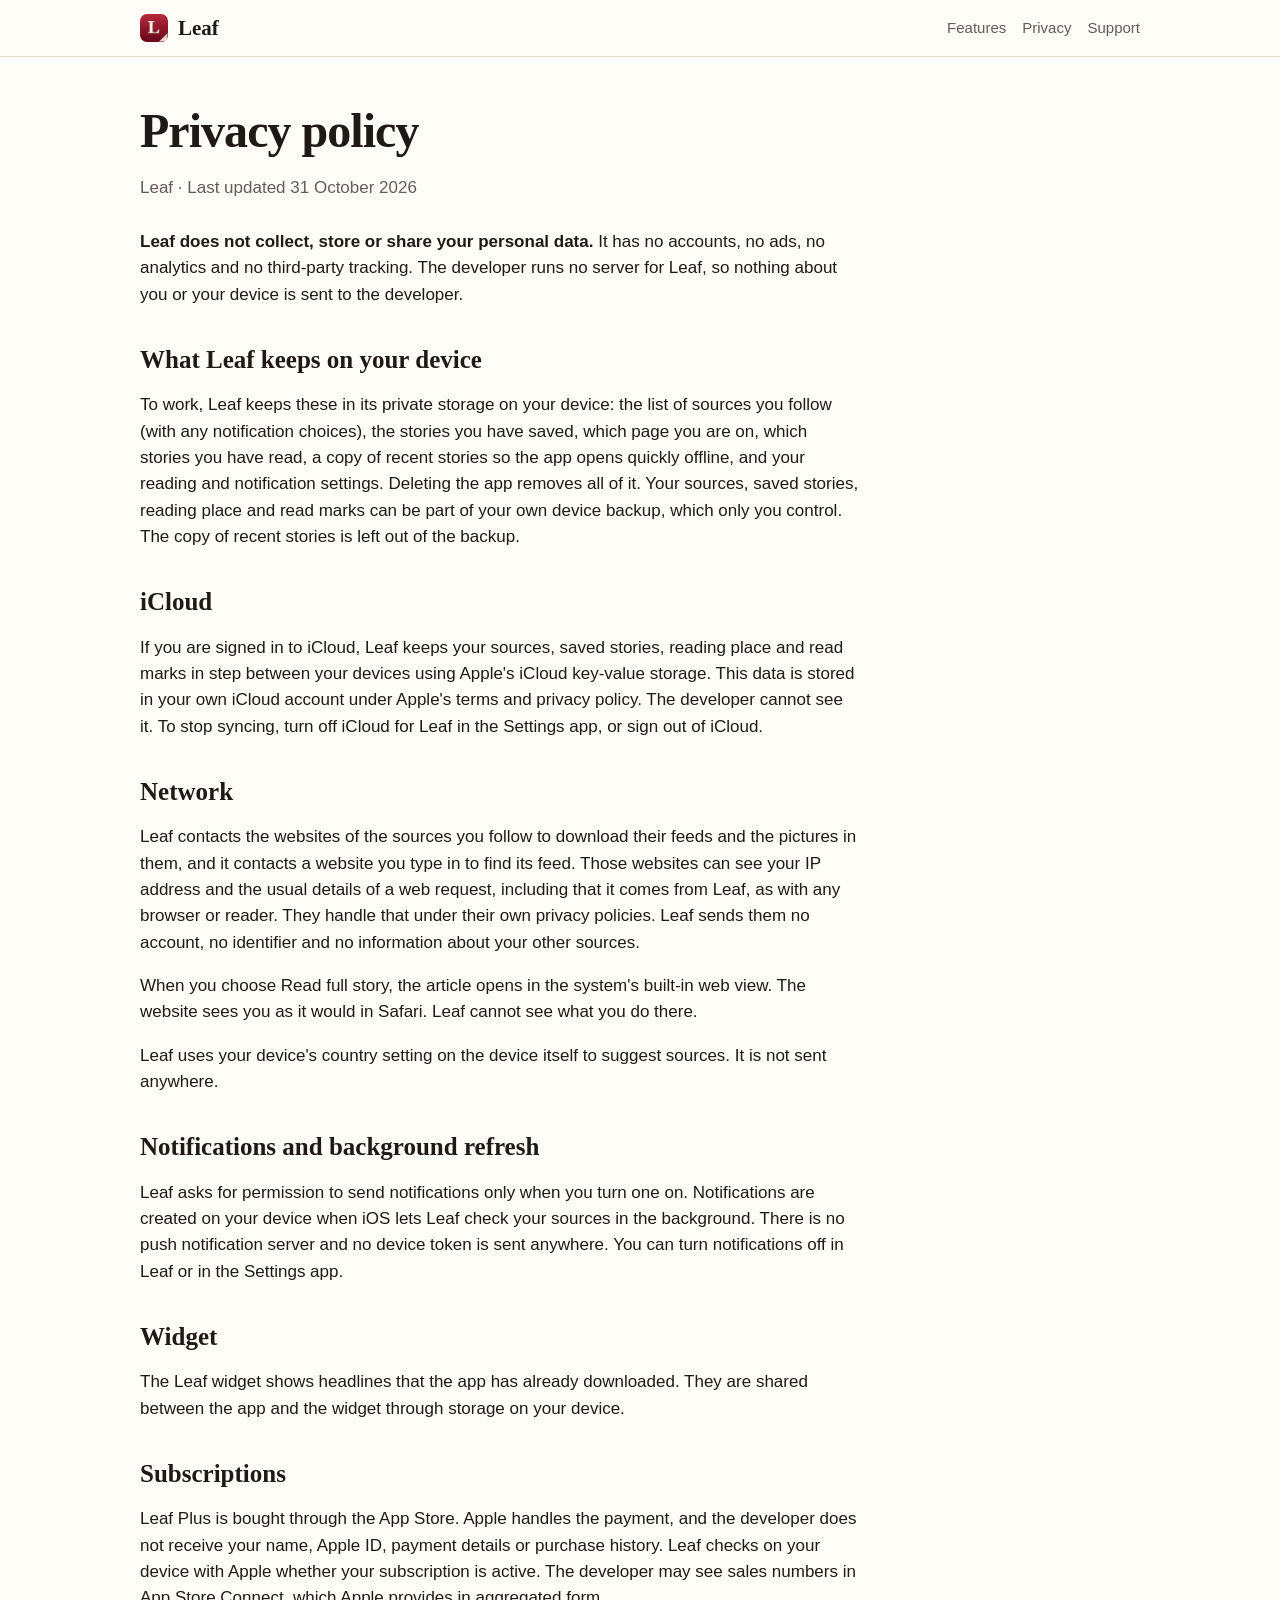
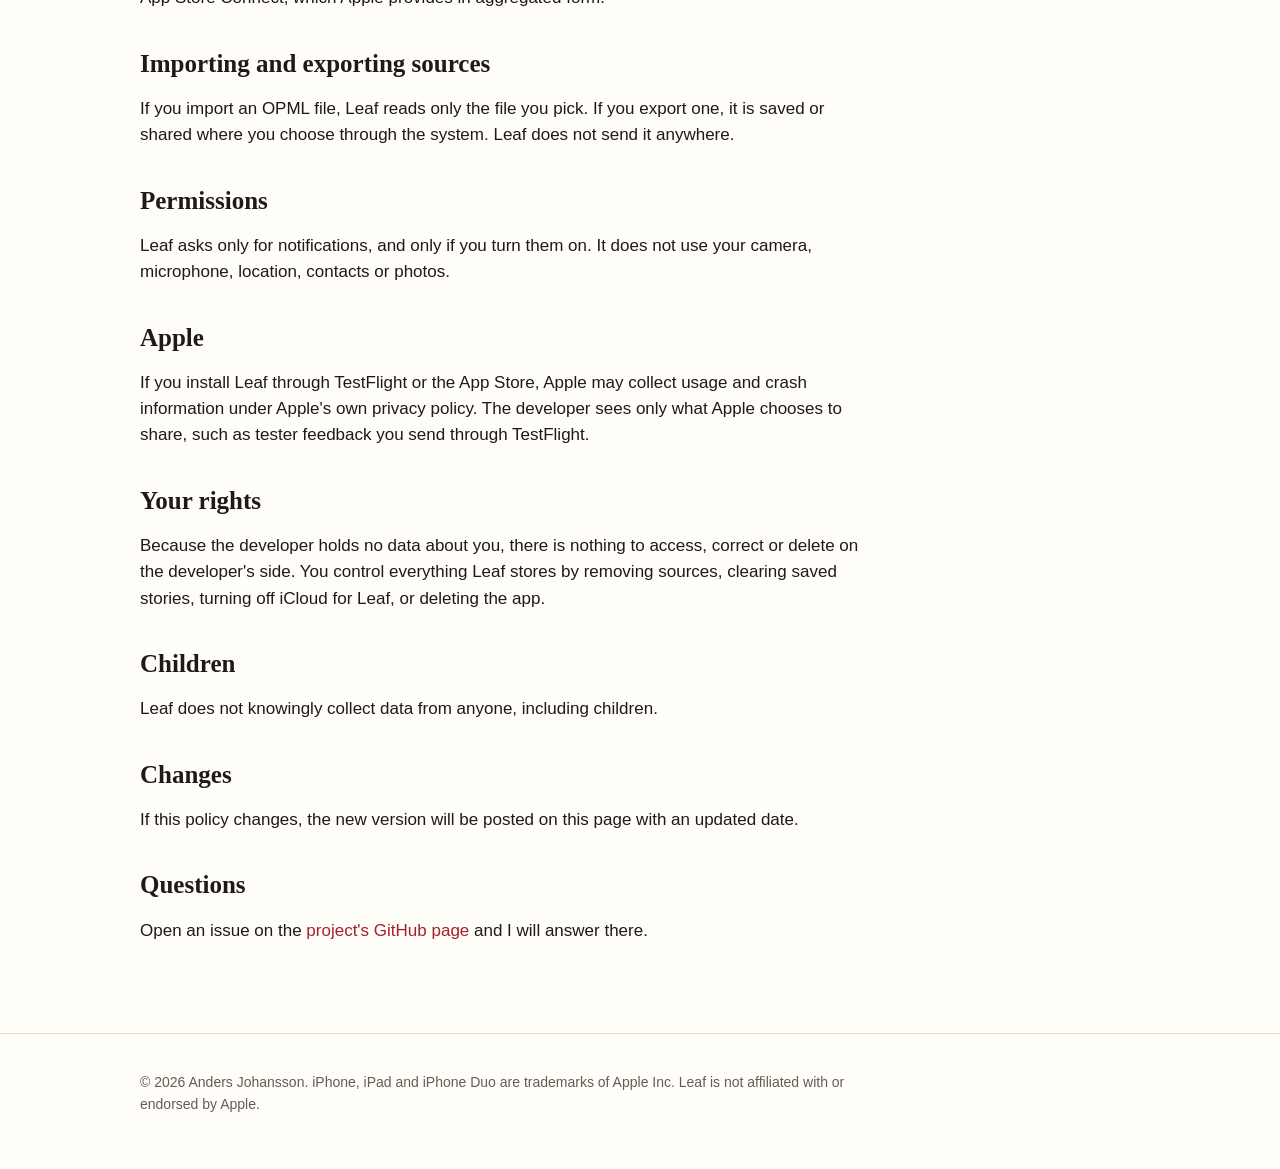
==== privacy.html @ adb75979 "Leaf website: home, privacy policy and support Co-Authored-By: Claude Sonnet 5.5 <noreply@anthropic." ====
<!doctype html>
<html lang="en">
<head>
  <meta charset="utf-8">
  <meta name="viewport" content="width=device-width, initial-scale=1">
  <title>Privacy policy – Leaf</title>
  <meta name="description" content="Leaf does not collect, store or share your personal data. No accounts, no ads, no analytics, no tracking.">
  <meta name="theme-color" content="#b82e3d">
  <link rel="icon" type="image/png" href="assets/favicon.png">
  <link rel="apple-touch-icon" href="assets/apple-touch-icon.png">
  <link rel="stylesheet" href="style.css">
</head>
<body>
<header class="site-header">
  <div class="wrap">
    <a class="brand" href="./"><img src="assets/favicon.png" alt="" width="28" height="28">Leaf</a>
    <nav aria-label="Main"><a href="./#features">Features</a><a href="privacy.html">Privacy</a><a href="support.html">Support</a></nav>
  </div>
</header>
<main class="wrap">
  <article class="prose">
    <h1>Privacy policy</h1>
    <p class="meta">Leaf &middot; Last updated 31 October 2026</p>

    <p><strong>Leaf does not collect, store or share your personal data.</strong> It has no accounts, no ads, no analytics and no third-party tracking. The developer runs no server for Leaf, so nothing about you or your device is sent to the developer.</p>

    <h2>What Leaf keeps on your device</h2>
    <p>To work, Leaf keeps these in its private storage on your device: the list of sources you follow (with any notification choices), the stories you have saved, which page you are on, which stories you have read, a copy of recent stories so the app opens quickly offline, and your reading and notification settings. Deleting the app removes all of it. Your sources, saved stories, reading place and read marks can be part of your own device backup, which only you control. The copy of recent stories is left out of the backup.</p>

    <h2>iCloud</h2>
    <p>If you are signed in to iCloud, Leaf keeps your sources, saved stories, reading place and read marks in step between your devices using Apple's iCloud key-value storage. This data is stored in your own iCloud account under Apple's terms and privacy policy. The developer cannot see it. To stop syncing, turn off iCloud for Leaf in the Settings app, or sign out of iCloud.</p>

    <h2>Network</h2>
    <p>Leaf contacts the websites of the sources you follow to download their feeds and the pictures in them, and it contacts a website you type in to find its feed. Those websites can see your IP address and the usual details of a web request, including that it comes from Leaf, as with any browser or reader. They handle that under their own privacy policies. Leaf sends them no account, no identifier and no information about your other sources.</p>
    <p>When you choose Read full story, the article opens in the system's built-in web view. The website sees you as it would in Safari. Leaf cannot see what you do there.</p>
    <p>Leaf uses your device's country setting on the device itself to suggest sources. It is not sent anywhere.</p>

    <h2>Notifications and background refresh</h2>
    <p>Leaf asks for permission to send notifications only when you turn one on. Notifications are created on your device when iOS lets Leaf check your sources in the background. There is no push notification server and no device token is sent anywhere. You can turn notifications off in Leaf or in the Settings app.</p>

    <h2>Widget</h2>
    <p>The Leaf widget shows headlines that the app has already downloaded. They are shared between the app and the widget through storage on your device.</p>

    <h2>Subscriptions</h2>
    <p>Leaf Plus is bought through the App Store. Apple handles the payment, and the developer does not receive your name, Apple ID, payment details or purchase history. Leaf checks on your device with Apple whether your subscription is active. The developer may see sales numbers in App Store Connect, which Apple provides in aggregated form.</p>

    <h2>Importing and exporting sources</h2>
    <p>If you import an OPML file, Leaf reads only the file you pick. If you export one, it is saved or shared where you choose through the system. Leaf does not send it anywhere.</p>

    <h2>Permissions</h2>
    <p>Leaf asks only for notifications, and only if you turn them on. It does not use your camera, microphone, location, contacts or photos.</p>

    <h2>Apple</h2>
    <p>If you install Leaf through TestFlight or the App Store, Apple may collect usage and crash information under Apple's own privacy policy. The developer sees only what Apple chooses to share, such as tester feedback you send through TestFlight.</p>

    <h2>Your rights</h2>
    <p>Because the developer holds no data about you, there is nothing to access, correct or delete on the developer's side. You control everything Leaf stores by removing sources, clearing saved stories, turning off iCloud for Leaf, or deleting the app.</p>

    <h2>Children</h2>
    <p>Leaf does not knowingly collect data from anyone, including children.</p>

    <h2>Changes</h2>
    <p>If this policy changes, the new version will be posted on this page with an updated date.</p>

    <h2>Questions</h2>
    <p>Open an issue on the <a href="https://github.com/iDrewn/leaf-site/issues">project's GitHub page</a> and I will answer there.</p>
  </article>
</main>
<footer>
  <div class="wrap">
    <p>&copy; 2026 Anders Johansson. iPhone, iPad and iPhone Duo are trademarks of Apple Inc. Leaf is not affiliated with or endorsed by Apple.</p>
  </div>
</footer>
</body>
</html>
---- style.css ----
:root {
  --bg: #fffdf8;
  --surface: #f7f1e5;
  --text: #1f1a17;
  --muted: #645c55;
  --line: #e6dccb;
  --ink: #a3212e;      /* crimson for text and links, 7:1 on the page color */
  --ink-fill: #b82e3d; /* the app's crimson, for shapes */
  --on-ink: #ffffff;
  --radius: 20px;
  --maxw: 1040px;
  --serif: ui-serif, "New York", "Iowan Old Style", Georgia, "Times New Roman", serif;
}
@media (prefers-color-scheme: dark) {
  :root {
    --bg: #15100f;
    --surface: #211a18;
    --text: #f6efe6;
    --muted: #b3a89e;
    --line: #382d29;
    --ink: #ff8f9a;
    --ink-fill: #b82e3d;
    --on-ink: #2a0b10;
  }
}
* { box-sizing: border-box; }
html { -webkit-text-size-adjust: 100%; scroll-behavior: smooth; }
@media (prefers-reduced-motion: reduce) { html { scroll-behavior: auto; } }
body { margin: 0; background: var(--bg); color: var(--text);
  font: 17px/1.55 -apple-system, BlinkMacSystemFont, "SF Pro Text", "Segoe UI", Roboto, Helvetica, Arial, sans-serif; }
a { color: var(--ink); text-decoration: none; }
a:hover { text-decoration: underline; }
a:focus-visible, summary:focus-visible { outline: 3px solid var(--ink); outline-offset: 3px; border-radius: 6px; }
img { max-width: 100%; height: auto; display: block; }
.wrap { max-width: var(--maxw); margin: 0 auto; padding: 0 20px; }

/* Header */
.site-header { position: sticky; top: 0; z-index: 10; background: color-mix(in srgb, var(--bg) 88%, transparent);
  backdrop-filter: saturate(180%) blur(20px); -webkit-backdrop-filter: saturate(180%) blur(20px); border-bottom: 1px solid var(--line); }
.site-header .wrap { display: flex; align-items: center; justify-content: space-between; flex-wrap: wrap; gap: 2px 16px; min-height: 56px; padding-top: 8px; padding-bottom: 8px; }
.brand { display: flex; align-items: center; gap: 10px; font: 700 21px/1 var(--serif); color: var(--text); }
.brand img { width: 28px; height: 28px; border-radius: 7px; }
nav { display: flex; flex-wrap: wrap; gap: 2px 16px; }
nav a { color: var(--muted); font-size: 15px; white-space: nowrap; }
nav a:hover { color: var(--text); text-decoration: none; }

/* Hero: a newspaper masthead, with the page turning */
.hero { padding: 56px 0 40px; text-align: center; }
.hero .icon { width: 120px; height: 120px; border-radius: 27px; margin: 0 auto 22px; box-shadow: 0 14px 34px rgba(90, 15, 30, .28);
  transform-origin: 100% 100%; animation: turn 1.1s .15s cubic-bezier(.2, .8, .2, 1) both; }
@keyframes turn { from { opacity: 0; transform: perspective(600px) rotateY(-70deg) translateX(30px); } to { opacity: 1; transform: none; } }
@media (prefers-reduced-motion: reduce) { .hero .icon { animation: none; } }
.rule { border: 0; border-top: 3px double var(--text); max-width: 560px; margin: 0 auto 22px; }
.hero h1 { font: 700 clamp(48px, 10vw, 88px)/1 var(--serif); letter-spacing: -0.02em; margin: 0 0 14px; }
.hero p.lead { font: 400 clamp(20px, 3vw, 25px)/1.4 var(--serif); color: var(--muted); max-width: 640px; margin: 0 auto 26px; }
.badge { display: inline-block; padding: 6px 14px; border-radius: 999px; background: var(--surface); border: 1px solid var(--line); font-size: 14px; color: var(--muted); }
.showcase { margin-top: 44px; display: flex; gap: 24px; justify-content: center; align-items: flex-end; flex-wrap: wrap; }
.showcase .phone { width: min(260px, 70vw); }
.showcase .duo { width: min(640px, 100%); }
.showcase img { border-radius: 26px; border: 1px solid var(--line); box-shadow: 0 24px 48px rgba(90, 15, 30, .18); background: #fff; }
.caption { color: var(--muted); font-size: 14px; margin: 14px auto 0; max-width: 640px; }

/* Sections */
section { padding: 56px 0; }
section h2 { font: 700 clamp(28px, 5vw, 42px)/1.12 var(--serif); letter-spacing: -0.015em; margin: 0 0 12px; }
section .sub { color: var(--muted); max-width: 640px; margin: 0 0 32px; }
.grid { display: grid; gap: 18px; grid-template-columns: repeat(auto-fit, minmax(290px, 1fr)); }
.card { background: var(--surface); border: 1px solid var(--line); border-radius: var(--radius); padding: 24px; }
.card h3 { margin: 0 0 6px; font: 700 21px/1.25 var(--serif); }
.card p { margin: 0; color: var(--muted); }
.card .tag { display: inline-block; margin-bottom: 10px; font-size: 12px; font-weight: 700; letter-spacing: .08em; text-transform: uppercase; color: var(--ink); }

.steps { display: grid; gap: 18px; grid-template-columns: repeat(auto-fit, minmax(240px, 1fr)); list-style: none; padding: 0; margin: 0; counter-reset: step; }
.steps li { counter-increment: step; background: var(--surface); border: 1px solid var(--line); border-radius: var(--radius); padding: 22px 24px; }
.steps li::before { content: counter(step); display: grid; place-items: center; width: 32px; height: 32px; border-radius: 50%; background: var(--ink); color: var(--on-ink); font-weight: 700; margin-bottom: 10px; }
.steps strong { display: block; font: 700 20px/1.25 var(--serif); margin-bottom: 4px; }
.steps span { color: var(--muted); }

.facts { display: grid; gap: 28px; grid-template-columns: repeat(auto-fit, minmax(280px, 1fr)); }
.facts h3 { margin: 0 0 8px; font: 700 19px/1.25 var(--serif); }
.facts ul { margin: 0; padding-left: 20px; color: var(--muted); }
.facts li { margin: 4px 0; }

.plans { display: grid; gap: 18px; grid-template-columns: repeat(auto-fit, minmax(300px, 1fr)); }
.plan { border: 1px solid var(--line); border-radius: var(--radius); padding: 26px; background: var(--surface); }
.plan.plus { border-color: var(--ink); }
.plan h3 { margin: 0 0 4px; font: 700 24px/1.2 var(--serif); }
.plan p.price { margin: 0 0 14px; color: var(--muted); }
.plan ul { margin: 0; padding-left: 20px; }
.plan li { margin: 6px 0; }

/* Text pages */
.prose { max-width: 720px; padding: 48px 0 72px; }
.prose h1 { font: 700 clamp(34px, 6vw, 48px)/1.1 var(--serif); margin: 0 0 8px; letter-spacing: -0.02em; }
.prose h2 { font: 700 25px/1.25 var(--serif); margin: 36px 0 8px; }
.prose .meta { color: var(--muted); margin-bottom: 28px; }
.prose ul { padding-left: 22px; }
.prose details { background: var(--surface); border: 1px solid var(--line); border-radius: 14px; padding: 14px 18px; margin: 12px 0; }
.prose summary { cursor: pointer; font-weight: 600; }
.prose details p { margin: 10px 0 0; color: var(--muted); }
code { background: var(--surface); border: 1px solid var(--line); border-radius: 6px; padding: 1px 6px; font-size: .92em; }

.button { display: inline-block; padding: 11px 22px; border-radius: 999px; background: var(--ink); color: var(--on-ink); font-weight: 600; }
.button:hover { text-decoration: none; filter: brightness(1.08); }
.button.secondary { background: var(--surface); color: var(--text); border: 1px solid var(--line); }
.button[aria-disabled="true"] { background: var(--surface); color: var(--muted); border: 1px solid var(--line); cursor: default; }
.button[aria-disabled="true"]:hover { filter: none; }

footer { border-top: 1px solid var(--line); padding: 32px 0 48px; color: var(--muted); font-size: 14px; }
footer p { margin: 6px 0; max-width: 760px; }
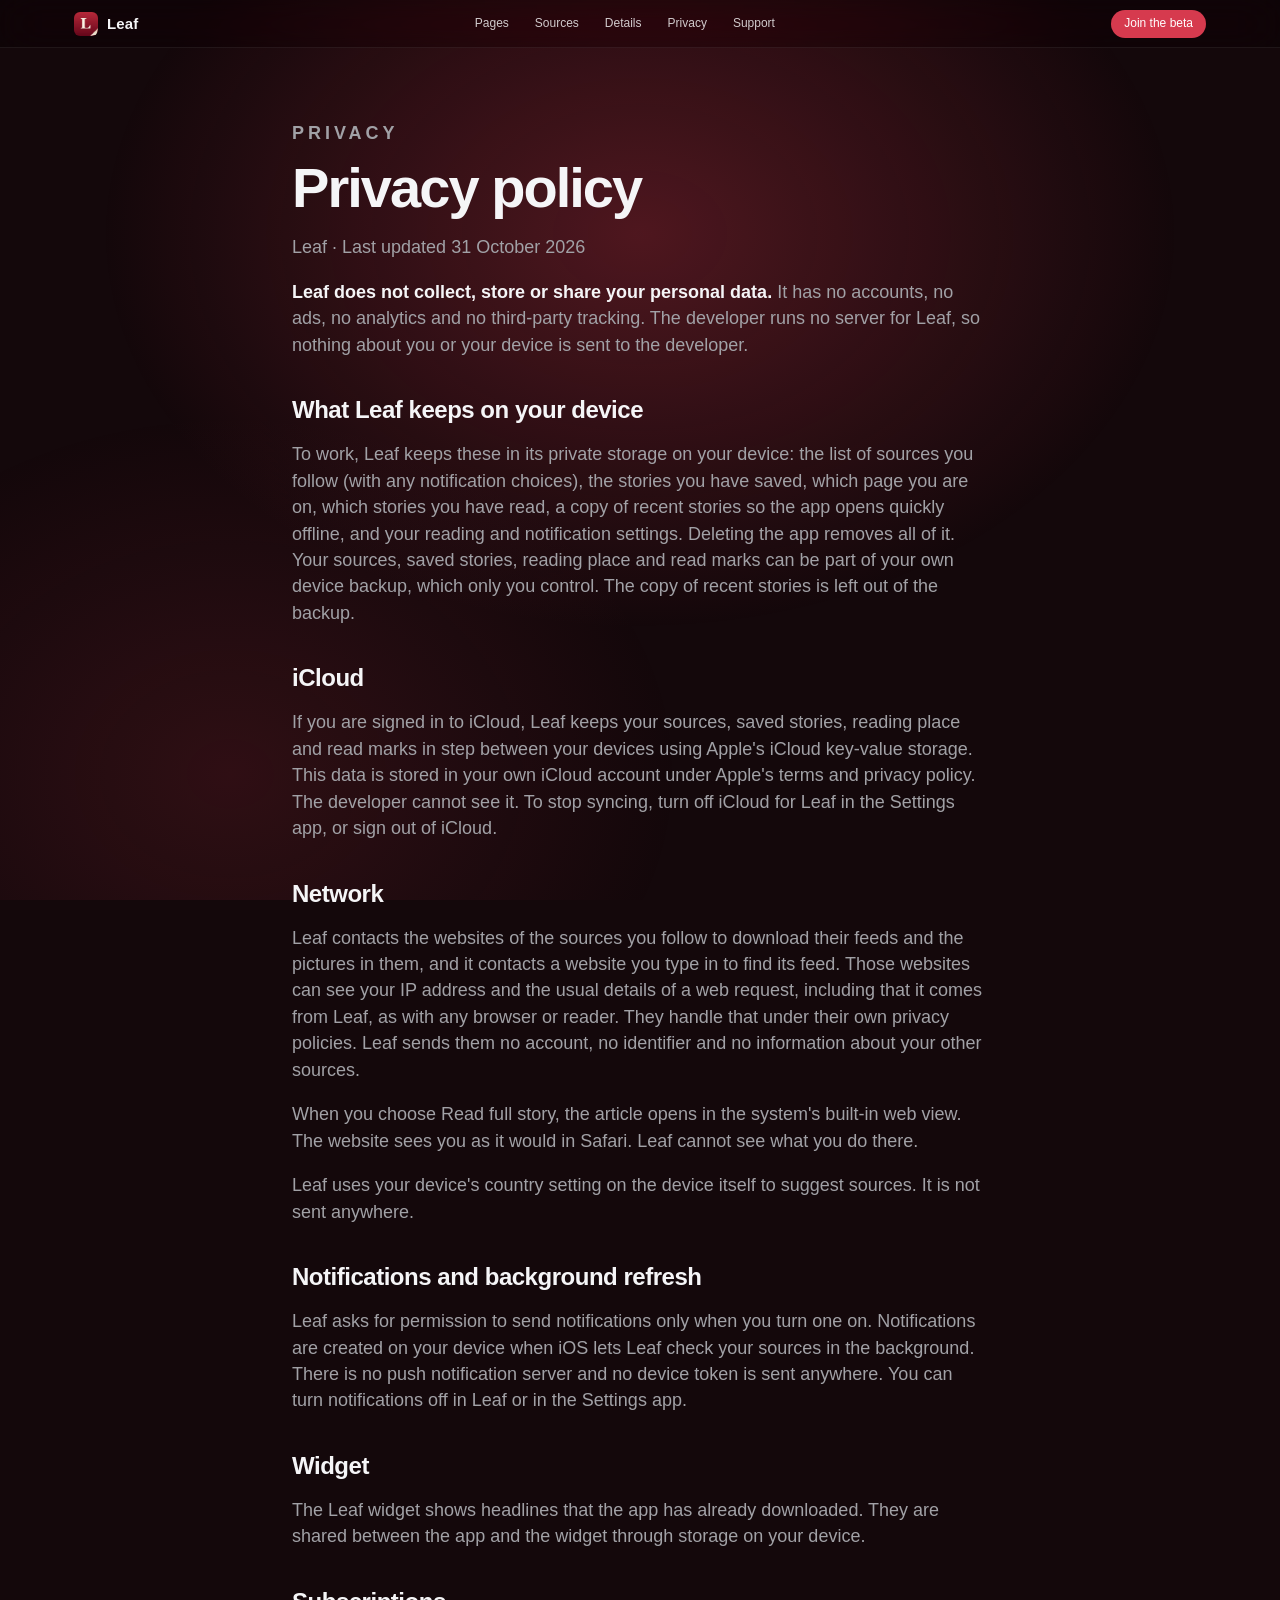
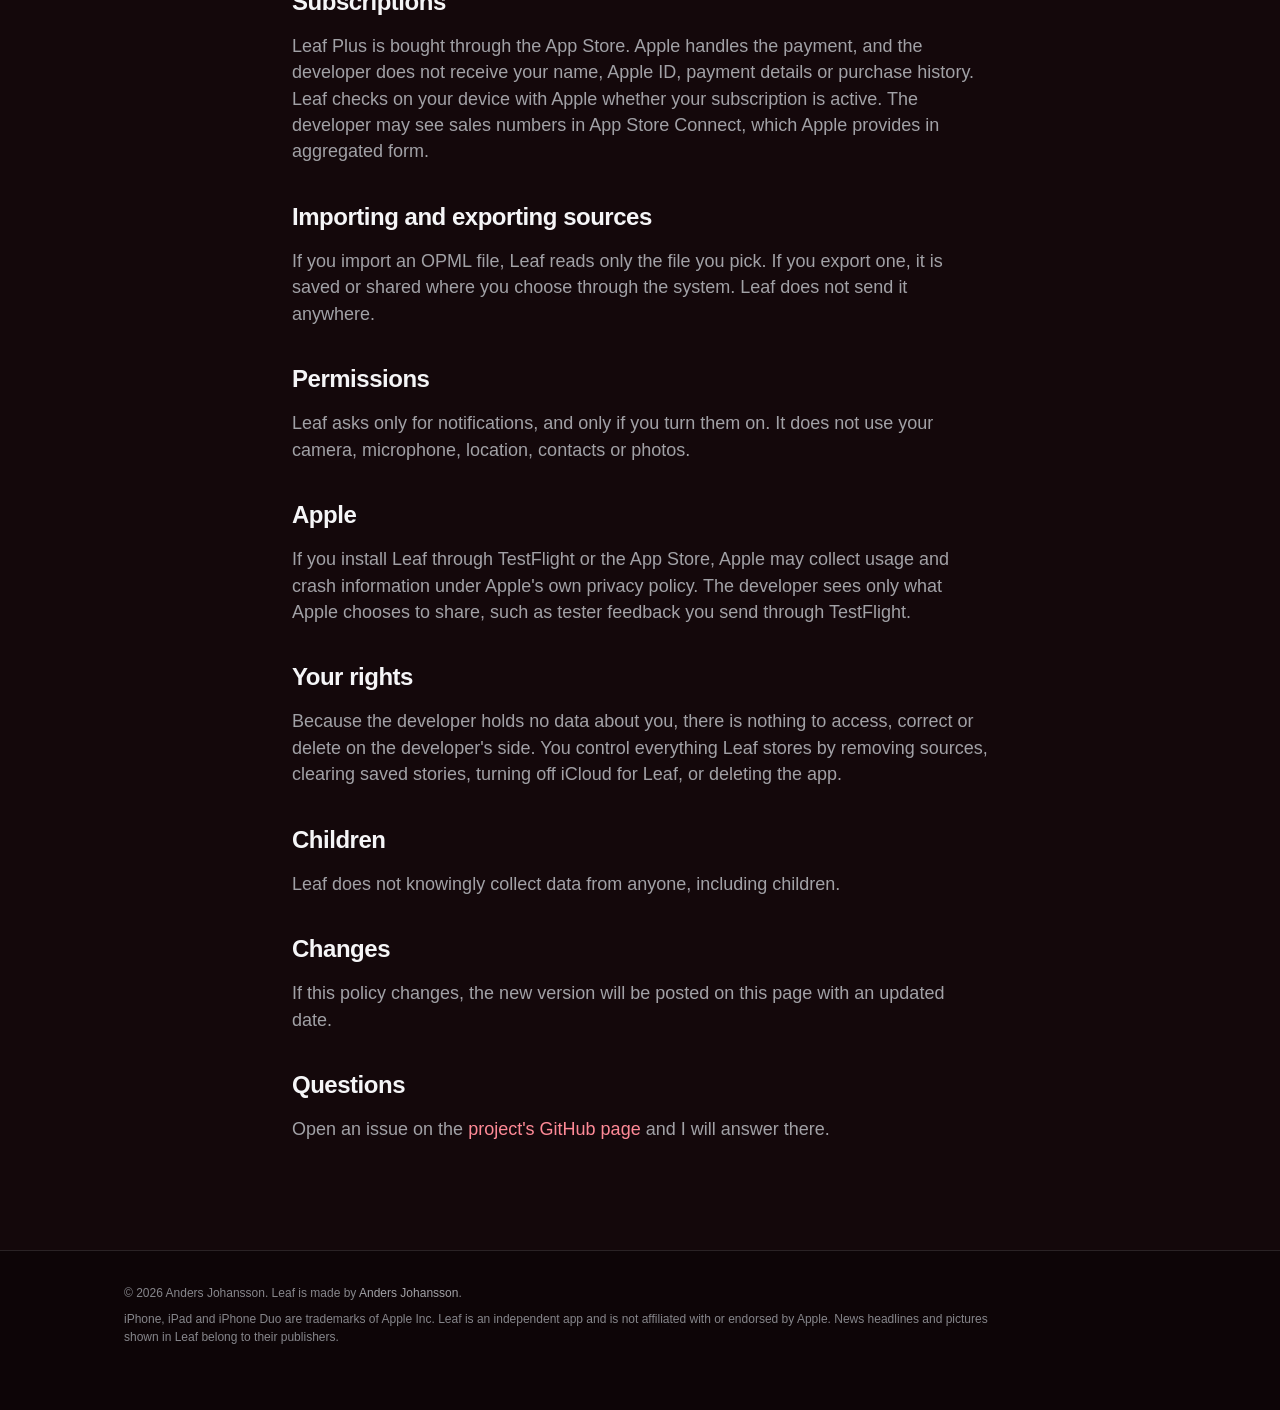
==== commit 6d68cf47: "Rebuild in the shared scroll-motion style: pinned stages, continuous colour, Framedevice mockups Co-" ====
--- a/privacy.html
+++ b/privacy.html
@@ -2,24 +2,26 @@
 <html lang="en">
 <head>
   <meta charset="utf-8">
-  <meta name="viewport" content="width=device-width, initial-scale=1">
+  <meta name="viewport" content="width=device-width, initial-scale=1, viewport-fit=cover">
   <title>Privacy policy – Leaf</title>
-  <meta name="description" content="Leaf does not collect, store or share your personal data. No accounts, no ads, no analytics, no tracking.">
-  <meta name="theme-color" content="#b82e3d">
+  <meta name="description" content="How Leaf handles your data.">
+  <meta name="theme-color" content="#14080b">
   <link rel="icon" type="image/png" href="assets/favicon.png">
   <link rel="apple-touch-icon" href="assets/apple-touch-icon.png">
-  <link rel="stylesheet" href="style.css">
+  <link rel="stylesheet" href="motion.css">
+  <link rel="stylesheet" href="theme.css">
 </head>
 <body>
-<header class="site-header">
-  <div class="wrap">
-    <a class="brand" href="./"><img src="assets/favicon.png" alt="" width="28" height="28">Leaf</a>
-    <nav aria-label="Main"><a href="./#features">Features</a><a href="privacy.html">Privacy</a><a href="support.html">Support</a></nav>
-  </div>
-</header>
-<main class="wrap">
+<div class="ambient" aria-hidden="true"></div>
+<header class="nav"><div class="wrap">
+  <a class="brand" href="./"><img src="assets/icon.png" alt="" width="24" height="24">Leaf</a>
+  <ul><li><a href="./#pages">Pages</a></li><li><a href="./#sources">Sources</a></li><li><a href="./#details">Details</a></li><li><a href="./privacy.html">Privacy</a></li><li><a href="./support.html">Support</a></li></ul>
+  <a class="buy" href="https://testflight.apple.com/join/WN9FSDAE">Join the beta</a>
+</div></header>
+<main class="doc">
   <article class="prose">
-    <h1>Privacy policy</h1>
+    <p class="eyebrow">Privacy</p>
+  <h1>Privacy policy</h1>
     <p class="meta">Leaf &middot; Last updated 31 October 2026</p>
 
     <p><strong>Leaf does not collect, store or share your personal data.</strong> It has no accounts, no ads, no analytics and no third-party tracking. The developer runs no server for Leaf, so nothing about you or your device is sent to the developer.</p>
@@ -66,10 +68,7 @@
     <p>Open an issue on the <a href="https://github.com/iDrewn/leaf-site/issues">project's GitHub page</a> and I will answer there.</p>
   </article>
 </main>
-<footer>
-  <div class="wrap">
-    <p>&copy; 2026 Anders Johansson. iPhone, iPad and iPhone Duo are trademarks of Apple Inc. Leaf is not affiliated with or endorsed by Apple.</p>
-  </div>
-</footer>
+<footer><div class="wrap"><p>&copy; 2026 Anders Johansson. Leaf is made by <a href="https://github.com/iDrewn">Anders Johansson</a>.</p>
+    <p>iPhone, iPad and iPhone Duo are trademarks of Apple Inc. Leaf is an independent app and is not affiliated with or endorsed by Apple. News headlines and pictures shown in Leaf belong to their publishers.</p></div></footer>
 </body>
 </html>
--- a/motion.css
+++ b/motion.css
@@ -0,0 +1,156 @@
+/* Shared base for the app sites. Per-site colours come from :root variables in theme.css. */
+:root {
+  --accent: #2b6fd0; --accent2: #7ab7ff; --bg: #05080f; --glow: 43,111,208;
+  --fg: #f5f5f7; --muted: #a1a1a6; --line: rgba(255,255,255,.12); --card: rgba(255,255,255,.06);
+  --gx: 0; --gy: 0;
+  --sans: -apple-system, BlinkMacSystemFont, "SF Pro Display", "SF Pro Text", "Helvetica Neue", Helvetica, Arial, sans-serif;
+}
+* { box-sizing: border-box; }
+html { -webkit-text-size-adjust: 100%; scroll-behavior: smooth; background: var(--bg); }
+body { margin: 0; background: var(--bg); color: var(--fg); font: 17px/1.47 var(--sans); -webkit-font-smoothing: antialiased; overflow-x: hidden; }
+a { color: var(--accent2); text-decoration: none; }
+a:hover { text-decoration: underline; }
+img { max-width: 100%; display: block; }
+.wrap { max-width: 1080px; margin: 0 auto; padding: 0 24px; }
+
+/* A glow that drifts behind everything, so the page itself seems to move */
+.ambient { position: fixed; inset: 0; z-index: 0; pointer-events: none;
+  background:
+    radial-gradient(60vmax 44vmax at calc(50% + var(--gx) * 1%) calc(26% + var(--gy) * 1%), rgba(var(--glow), .30), transparent 70%),
+    radial-gradient(50vmax 40vmax at calc(18% - var(--gx) * .8%) calc(86% - var(--gy) * 1%), rgba(var(--glow), .14), transparent 70%); }
+main, footer { position: relative; z-index: 1; }
+
+/* Nav */
+.nav { position: fixed; top: 0; left: 0; right: 0; z-index: 50; height: 48px; background: rgba(0,0,0,.34); backdrop-filter: saturate(180%) blur(22px); -webkit-backdrop-filter: saturate(180%) blur(22px); border-bottom: 1px solid rgba(255,255,255,.07); }
+.nav .wrap { height: 48px; display: flex; align-items: center; justify-content: space-between; gap: 18px; max-width: 1180px; }
+.brand { display: flex; align-items: center; gap: 9px; color: var(--fg); font-weight: 600; font-size: 15px; letter-spacing: .01em; }
+.brand:hover { text-decoration: none; }
+.brand img { width: 24px; height: 24px; border-radius: 6px; }
+.nav ul { display: flex; gap: 26px; list-style: none; margin: 0; padding: 0; font-size: 12px; }
+.nav ul a { color: rgba(245,245,247,.82); }
+.nav ul a:hover { color: #fff; text-decoration: none; }
+.buy { font-size: 12px; background: var(--accent); color: #fff; padding: 5px 13px; border-radius: 99px; font-weight: 500; }
+.buy:hover { text-decoration: none; filter: brightness(1.12); }
+@media (max-width: 760px) { .nav ul { display: none; } }
+
+/* Type */
+.eyebrow { font-size: 13px; font-weight: 700; letter-spacing: .22em; text-transform: uppercase; color: var(--accent2); margin: 0 0 14px; }
+h1, h2, h3 { font-family: var(--sans); letter-spacing: -.035em; margin: 0; }
+h1 { font-size: clamp(46px, 10vw, 112px); line-height: 1; font-weight: 800; }
+h2 { font-size: clamp(34px, 5.6vw, 68px); line-height: 1.04; font-weight: 800; }
+h3 { font-size: 24px; line-height: 1.15; font-weight: 700; letter-spacing: -.02em; }
+.grad { background: linear-gradient(92deg, var(--accent2), var(--accent) 55%, var(--accent3, var(--accent))); -webkit-background-clip: text; background-clip: text; color: transparent; }
+.lead { font-size: clamp(19px, 2.3vw, 28px); line-height: 1.28; color: var(--muted); font-weight: 500; margin: 22px 0 0; max-width: 34ch; }
+.cta { display: flex; gap: 12px; flex-wrap: wrap; margin-top: 30px; }
+.pill { display: inline-block; padding: 12px 24px; border-radius: 99px; font-size: 17px; font-weight: 500; }
+.pill:hover { text-decoration: none; filter: brightness(1.12); }
+.pill.fill { background: var(--accent); color: #fff; }
+.pill.line { border: 1px solid var(--accent2); color: var(--accent2); }
+.pill.off { background: rgba(255,255,255,.1); color: var(--muted); cursor: default; }
+
+/* ---- Pinned stages: the content moves while the screen stays ---- */
+.stage { position: relative; height: calc(var(--n, 4) * 100vh); height: calc(var(--n, 4) * 100svh); }
+.pin { position: sticky; top: 0; height: 100vh; height: 100svh; overflow: hidden; }
+.pin.split { display: grid; grid-template-columns: 1fr 1fr; align-items: center; max-width: 1180px; margin: 0 auto; padding: 0 28px; gap: 24px; }
+.pin.split.flip .copy { order: 2; }
+.copy { position: relative; height: 56vh; height: 56svh; }
+.beat { position: absolute; inset: 0; display: flex; flex-direction: column; justify-content: center; opacity: var(--v, 1);
+  transform: translate3d(0, calc(var(--ty, 0) * 1px), 0) scale(calc(.95 + .05 * var(--v, 1))); filter: blur(calc((1 - var(--v, 1)) * 14px)); will-change: opacity, transform, filter; }
+.beat p { font-size: clamp(18px, 2vw, 24px); line-height: 1.34; color: var(--muted); font-weight: 500; margin: 18px 0 0; max-width: 28ch; }
+.beat h2 { max-width: 12ch; }
+.devwrap { position: relative; height: 86vh; height: 86svh; display: flex; align-items: center; justify-content: center; perspective: 1700px; }
+.device { position: relative; height: 100%; aspect-ratio: 1306 / 2360; will-change: transform; transform-style: preserve-3d; filter: drop-shadow(0 40px 70px rgba(0,0,0,.5)); }
+.device img { position: absolute; inset: 0; width: 100%; height: 100%; object-fit: contain; opacity: var(--v, 1); will-change: opacity; }
+.device.wide { aspect-ratio: auto; height: auto; width: min(100%, 640px); }
+.device.wide img { position: relative; border-radius: 22px; opacity: 1; box-shadow: 0 0 0 1px rgba(255,255,255,.1); }
+.device.wide.plain img { border-radius: 0; box-shadow: none; }
+.device.wide img + img { position: absolute; inset: 0; height: 100%; opacity: var(--v, 0); }
+
+/* Hero */
+.hero .pin { display: grid; place-items: center; }
+.hero-copy { position: absolute; left: 0; right: 0; top: 0; bottom: 0; display: flex; flex-direction: column; align-items: center; justify-content: center; text-align: center; padding: 0 24px;
+  opacity: var(--v, 1); transform: translate3d(0, calc(var(--ty, 0) * 1px), 0) scale(calc(.92 + .08 * var(--v, 1))); filter: blur(calc((1 - var(--v, 1)) * 16px)); }
+.hero-copy .lead { margin-left: auto; margin-right: auto; max-width: 30ch; }
+.hero-copy .cta { justify-content: center; }
+.hero-tag { position: absolute; left: 0; right: 0; top: 13vh; top: 13svh; padding: 0 24px; text-align: center; font-size: clamp(32px, 7.4vw, 76px); font-weight: 800; letter-spacing: -.04em; line-height: 1.04; opacity: var(--v, 1); transform: translate3d(0, calc(var(--ty, 0) * 1px), 0) scale(calc(.94 + .06 * var(--v, 1))); filter: blur(calc((1 - var(--v, 1)) * 14px)); z-index: 2; }
+.fan { position: absolute; inset: 0; display: grid; place-items: end center; perspective: 1700px; }
+.fan .device { grid-area: 1 / 1; height: min(78svh, 112vw * 1.1); margin-bottom: -2svh; }
+.fan.low .device { margin-bottom: -14svh; }
+
+/* Big numbers */
+.numbers .pin { display: grid; place-items: center; text-align: center; }
+.numbers .row { display: flex; gap: clamp(20px, 6vw, 90px); justify-content: center; flex-wrap: wrap; will-change: transform, opacity; }
+.numbers .n { font-size: clamp(68px, 15vw, 190px); font-weight: 800; letter-spacing: -.06em; line-height: .95; }
+.numbers .l { color: var(--muted); font-weight: 600; letter-spacing: .06em; text-transform: uppercase; font-size: 14px; margin-top: 6px; }
+.numbers .sentence { position: absolute; left: 0; right: 0; bottom: 12vh; text-align: center; font-size: clamp(19px, 2.4vw, 30px); color: var(--muted); font-weight: 500; padding: 0 24px; }
+
+/* Reveal blocks, driven continuously by position */
+[data-reveal] { opacity: var(--r, 1); transform: translate3d(0, calc((1 - var(--r, 1)) * 70px), 0) scale(calc(.93 + .07 * var(--r, 1))); filter: blur(calc((1 - var(--r, 1)) * 8px)); will-change: opacity, transform; }
+section.block { padding: 18vh 0; position: relative; }
+.center { text-align: center; }
+.center .lead { margin-left: auto; margin-right: auto; }
+.bento { display: grid; grid-template-columns: repeat(6, 1fr); gap: 16px; margin-top: 56px; }
+.tile { grid-column: span 2; background: var(--card); border: 1px solid var(--line); border-radius: 30px; padding: 32px; min-height: 230px; text-align: left; backdrop-filter: blur(14px); -webkit-backdrop-filter: blur(14px); }
+.tile.w3 { grid-column: span 3; } .tile.w4 { grid-column: span 4; } .tile.w6 { grid-column: span 6; }
+.tile .k { display: block; font-size: 12px; font-weight: 700; letter-spacing: .2em; text-transform: uppercase; color: var(--accent2); margin-bottom: 14px; }
+.tile h3 { margin-bottom: 10px; }
+.tile p { margin: 0; color: var(--muted); font-size: 17px; }
+.tile.hot { background: linear-gradient(135deg, rgba(var(--glow), .42), rgba(var(--glow), .08)); }
+@media (max-width: 860px) { .bento { grid-template-columns: 1fr; } .tile, .tile.w3, .tile.w4, .tile.w6 { grid-column: auto; } }
+
+/* Horizontal track: vertical scroll becomes sideways motion */
+.hstage .pin { display: flex; align-items: center; }
+.track { display: flex; gap: 22px; padding: 0 22px; will-change: transform; }
+.track .card { flex: 0 0 auto; width: min(78vw, 420px); background: var(--card); border: 1px solid var(--line); border-radius: 32px; padding: 30px; min-height: 52vh; display: flex; flex-direction: column; justify-content: space-between; }
+.track .card h3 { font-size: 30px; }
+.track .card p { color: var(--muted); }
+
+/* Call to action */
+.cta-block { text-align: center; padding: 22vh 0 18vh; }
+.cta-block .icon { width: 132px; height: 132px; border-radius: 30px; margin: 0 auto 30px; box-shadow: 0 20px 60px rgba(var(--glow), .5); }
+.cta-block .cta { justify-content: center; }
+.cta-block .lead { margin-left: auto; margin-right: auto; }
+
+/* Doc pages */
+.doc { max-width: 740px; margin: 0 auto; padding: 120px 22px 90px; position: relative; z-index: 1; }
+.doc h1 { font-size: clamp(36px, 6vw, 56px); }
+.doc h2 { font-size: 24px; margin-top: 40px; letter-spacing: -.02em; }
+.doc p, .doc li { color: var(--muted); font-size: 18px; }
+.doc ul { padding-left: 20px; }
+.doc strong { color: var(--fg); }
+.doc details { background: var(--card); border: 1px solid var(--line); border-radius: 16px; padding: 14px 18px; margin: 12px 0; }
+.doc summary { cursor: pointer; font-weight: 600; color: var(--fg); }
+.doc code { color: var(--fg); }
+.doc table { border-collapse: collapse; width: 100%; font-size: 15px; } .doc td, .doc th { border-bottom: 1px solid var(--line); padding: 8px 6px; text-align: left; color: var(--muted); }
+
+footer { border-top: 1px solid var(--line); padding: 34px 0 56px; color: #86868b; font-size: 12px; background: rgba(0,0,0,.35); }
+footer p { margin: 0 0 8px; max-width: 900px; } footer a { color: #a1a1a6; }
+
+/* Mobile layout: the device on top, the words under it */
+@media (max-width: 820px) {
+  .pin.split { grid-template-columns: 1fr; grid-template-rows: 58svh 1fr; padding: 54px 22px 0; gap: 0; align-items: start; }
+  .pin.split .copy, .pin.split.flip .copy { order: 2; height: 34svh; align-self: start; text-align: center; }
+  .pin.split .devwrap { order: 1; height: 56svh; }
+  .beat { align-items: center; justify-content: flex-start; padding-top: 6px; }
+  .beat h2 { font-size: clamp(28px, 8.4vw, 40px); max-width: 14ch; }
+  .beat p { font-size: 17px; max-width: 30ch; margin-top: 12px; }
+  .fan .device { height: 62svh; }
+}
+
+/* No JS or reduced motion: a calm, stacked layout with nothing pinned */
+:is(html:not(.js), html.reduced) .stage { height: auto; }
+:is(html:not(.js), html.reduced) .pin { position: static; height: auto; overflow: visible; padding: 56px 0; }
+:is(html:not(.js), html.reduced) .copy { height: auto; display: flex; flex-direction: column; gap: 36px; }
+:is(html:not(.js), html.reduced) .beat, :is(html:not(.js), html.reduced) .hero-copy { position: static; opacity: 1; transform: none; filter: none; }
+:is(html:not(.js), html.reduced) .hero-copy { padding: 60px 24px; }
+:is(html:not(.js), html.reduced) .hero-tag { position: static; opacity: 1; transform: none; filter: none; padding: 20px 24px; }
+:is(html:not(.js), html.reduced) .devwrap { height: auto; flex-wrap: wrap; gap: 18px; }
+:is(html:not(.js), html.reduced) .device { height: 62vh; transform: none !important; }
+:is(html:not(.js), html.reduced) .device img { position: relative; opacity: 1; }
+:is(html:not(.js), html.reduced) .fan { position: static; flex-wrap: wrap; gap: 14px; }
+:is(html:not(.js), html.reduced) .fan .device { height: 52vh; margin: 0; }
+:is(html:not(.js), html.reduced) [data-reveal] { opacity: 1; transform: none; filter: none; }
+:is(html:not(.js), html.reduced) .numbers .pin { padding: 80px 0; }
+:is(html:not(.js), html.reduced) .numbers .sentence { position: static; margin-top: 30px; }
+:is(html:not(.js), html.reduced) .track { flex-wrap: wrap; }
+:is(html:not(.js), html.reduced) .hstage .pin { display: block; }
--- a/theme.css
+++ b/theme.css
@@ -0,0 +1,2 @@
+:root { --accent: #d63a4e; --accent2: #ff8a97; --accent3: #ffb27a; --bg: #14080b; --glow: 214,58,78; }
+
